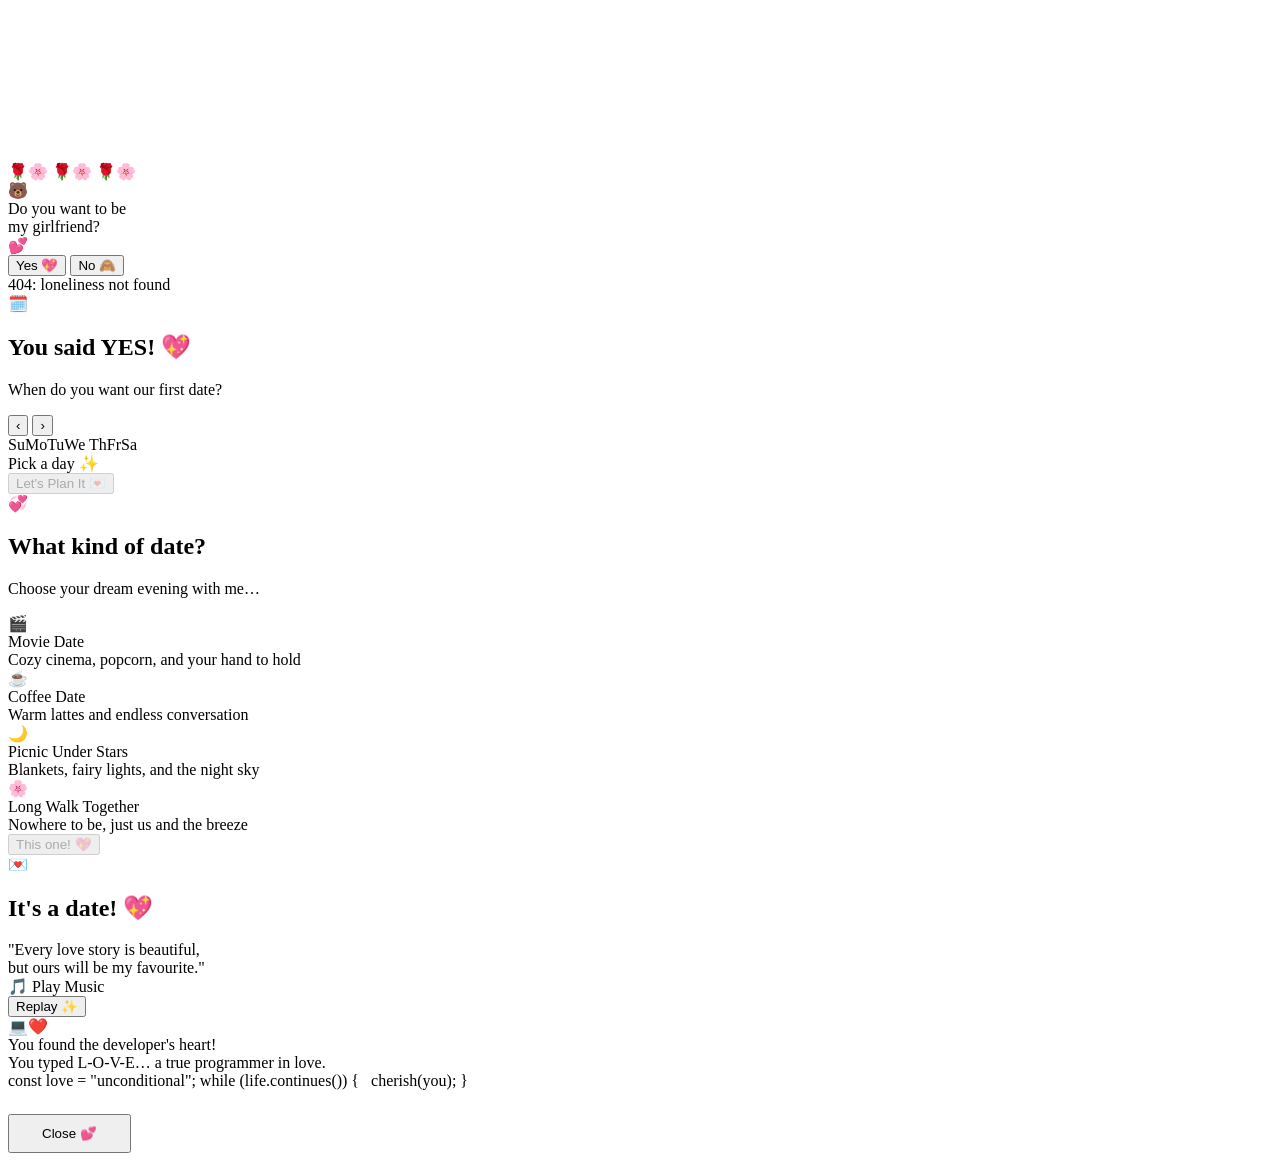
==== index.html @ bd8770ea "Add files via upload" ====
<!DOCTYPE html>
<html lang="en">
<head>
  <meta charset="UTF-8" />
  <meta name="viewport" content="width=device-width, initial-scale=1.0" />
  <title>💖 A Question For You…</title>
  <link rel="icon" href="data:image/svg+xml,<svg xmlns=%22http://www.w3.org/2000/svg%22 viewBox=%220 0 100 100%22><text y=%22.9em%22 font-size=%2290%22>💖</text></svg>" />
  <link rel="preconnect" href="https://fonts.googleapis.com" />
  <link rel="preconnect" href="https://fonts.gstatic.com" crossorigin />
  <link href="https://fonts.googleapis.com/css2?family=Playfair+Display:ital,wght@0,400;0,700;1,400&family=Lato:wght@300;400;700&display=swap" rel="stylesheet" />
  <link rel="stylesheet" href="css/style.css" />
</head>
<body>

  <!-- Ambient canvas for floating particles -->
  <canvas id="particleCanvas"></canvas>

  <!-- ─── SCREEN 1: Landing ─────────────────────────────── -->
  <section id="screen-landing" class="screen active">
    <div class="roses-border">
      <span class="rose r1">🌹</span><span class="rose r2">🌸</span>
      <span class="rose r3">🌹</span><span class="rose r4">🌸</span>
      <span class="rose r5">🌹</span><span class="rose r6">🌸</span>
    </div>

    <div class="landing-content">
      <div class="bear-wrap">
        <div class="bear-body">
          <div class="bear-face">🐻</div>
          <div class="bear-sign">
            <span class="sign-text">Do you want to be<br/>my girlfriend?</span>
            <div class="sign-hearts">💕</div>
          </div>
        </div>
        <div class="bear-shadow"></div>
      </div>

      <div class="btn-group" id="btnGroup">
        <button class="btn btn-yes" id="btnYes" onclick="handleYes()">
          <span>Yes 💖</span>
        </button>
        <button class="btn btn-no" id="btnNo">
          <span>No 🙈</span>
        </button>
      </div>

      <div class="tooltip-hint" id="tooltipHint">404: loneliness not found</div>
    </div>
  </section>

  <!-- ─── SCREEN 2: Calendar ────────────────────────────── -->
  <section id="screen-calendar" class="screen">
    <div class="screen-inner">
      <div class="screen-header">
        <div class="step-emoji">🗓️</div>
        <h2 class="screen-title">You said <span class="highlight">YES!</span> 💖</h2>
        <p class="screen-sub">When do you want our first date?</p>
      </div>

      <div class="calendar-glass">
        <div class="cal-nav">
          <button class="cal-arrow" id="calPrev">‹</button>
          <span class="cal-month-label" id="calMonthLabel"></span>
          <button class="cal-arrow" id="calNext">›</button>
        </div>
        <div class="cal-weekdays">
          <span>Su</span><span>Mo</span><span>Tu</span><span>We</span>
          <span>Th</span><span>Fr</span><span>Sa</span>
        </div>
        <div class="cal-grid" id="calGrid"></div>
        <div class="cal-selected-label" id="calSelectedLabel">Pick a day ✨</div>
      </div>

      <button class="btn btn-yes btn-continue" id="btnDateConfirm" onclick="goToDateType()" disabled>
        Let's Plan It 💌
      </button>
    </div>
  </section>

  <!-- ─── SCREEN 3: Date Type ───────────────────────────── -->
  <section id="screen-datetype" class="screen">
    <div class="screen-inner">
      <div class="screen-header">
        <div class="step-emoji">💞</div>
        <h2 class="screen-title">What kind of date?</h2>
        <p class="screen-sub">Choose your dream evening with me…</p>
      </div>

      <div class="date-cards">
        <div class="date-card" data-type="movie" onclick="selectDateType(this)">
          <div class="card-emoji">🎬</div>
          <div class="card-title">Movie Date</div>
          <div class="card-desc">Cozy cinema, popcorn, and your hand to hold</div>
          <div class="card-glow"></div>
        </div>
        <div class="date-card" data-type="coffee" onclick="selectDateType(this)">
          <div class="card-emoji">☕</div>
          <div class="card-title">Coffee Date</div>
          <div class="card-desc">Warm lattes and endless conversation</div>
          <div class="card-glow"></div>
        </div>
        <div class="date-card" data-type="picnic" onclick="selectDateType(this)">
          <div class="card-emoji">🌙</div>
          <div class="card-title">Picnic Under Stars</div>
          <div class="card-desc">Blankets, fairy lights, and the night sky</div>
          <div class="card-glow"></div>
        </div>
        <div class="date-card" data-type="walk" onclick="selectDateType(this)">
          <div class="card-emoji">🌸</div>
          <div class="card-title">Long Walk Together</div>
          <div class="card-desc">Nowhere to be, just us and the breeze</div>
          <div class="card-glow"></div>
        </div>
      </div>

      <button class="btn btn-yes btn-continue" id="btnTypeConfirm" onclick="goToFinal()" disabled>
        This one! 💖
      </button>
    </div>
  </section>

  <!-- ─── SCREEN 4: Final ───────────────────────────────── -->
  <section id="screen-final" class="screen">
    <div class="final-inner">
      <div class="final-burst" id="finalBurst"></div>

      <div class="final-card">
        <div class="final-ribbon">💌</div>
        <h2 class="final-title">It's a date! 💖</h2>
        <p class="final-msg" id="finalMsg"></p>

        <div class="final-details" id="finalDetails"></div>

        <div class="final-quote">
          "Every love story is beautiful,<br/>but ours will be my favourite."
        </div>

        <div class="music-toggle" id="musicToggle" onclick="toggleMusic()">
          🎵 Play Music
        </div>

        <button class="btn btn-yes btn-replay" onclick="replay()">
          Replay ✨
        </button>
      </div>

      <div class="floating-final-hearts" id="floatingFinalHearts"></div>
    </div>
  </section>

  <!-- ─── EASTER EGG OVERLAY ────────────────────────────── -->
  <div class="easter-toast" id="easterToast"></div>

  <!-- Secret key sequence display -->
  <div class="secret-overlay" id="secretOverlay">
    <div class="secret-card">
      <div class="secret-emoji">💻❤️</div>
      <div class="secret-title">You found the developer's heart!</div>
      <div class="secret-sub">You typed L-O-V-E… a true programmer in love.</div>
      <div class="secret-code">
        <span class="code-line"><span class="code-kw">const</span> love = <span class="code-str">"unconditional"</span>;</span>
        <span class="code-line"><span class="code-kw">while</span> (life.continues()) {</span>
        <span class="code-line">&nbsp;&nbsp;cherish(you);</span>
        <span class="code-line">}</span>
      </div>
      <button class="btn btn-yes" onclick="closeSecret()" style="margin-top:1.5rem;padding:.6rem 2rem">Close 💕</button>
    </div>
  </div>

  <!-- Background audio (silent by default) -->
  <audio id="bgMusic" loop>
    <!-- No external URL needed — music is optional/toggled -->
  </audio>

  <script src="js/app.js"></script>
</body>
</html>
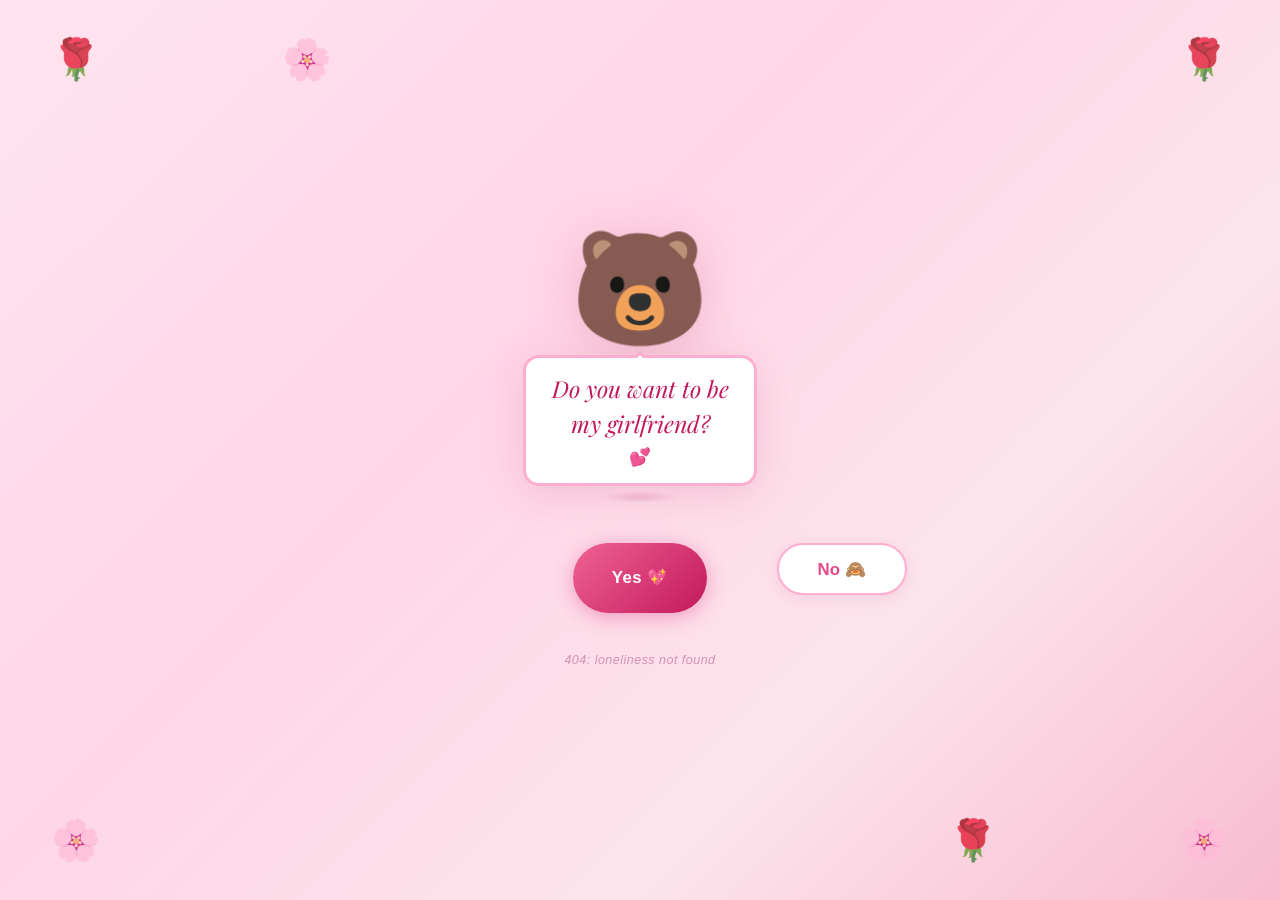
==== commit e712c416: "Update index.html" ====
--- a/index.html
+++ b/index.html
@@ -168,7 +168,7 @@
   </div>
 
   <!-- Background audio (silent by default) -->
-  <audio id="bgMusic" loop>
+  <audio id="bgMusic" src="assets/music.mp3" loop>
     <!-- No external URL needed — music is optional/toggled -->
   </audio>
 
--- a/css/style.css
+++ b/css/style.css
@@ -0,0 +1,645 @@
+/* ─── TOKENS ──────────────────────────────────────────── */
+:root {
+  --pink-0: #fff0f5;
+  --pink-1: #ffd6e7;
+  --pink-2: #ffadd0;
+  --pink-3: #ff85b8;
+  --pink-4: #e8498a;
+  --pink-5: #c2185b;
+  --rose:   #f06292;
+  --cream:  #fff8fb;
+  --glass:  rgba(255,255,255,0.18);
+  --glass-border: rgba(255,255,255,0.4);
+  --shadow: 0 8px 40px rgba(200,70,120,0.18);
+  --shadow-deep: 0 20px 60px rgba(200,70,120,0.28);
+  --font-display: 'Playfair Display', serif;
+  --font-body: 'Lato', sans-serif;
+  --transition: cubic-bezier(0.34, 1.56, 0.64, 1);
+}
+
+/* ─── RESET & BASE ─────────────────────────────────────── */
+*, *::before, *::after { box-sizing: border-box; margin: 0; padding: 0; }
+
+html, body {
+  width: 100%; height: 100%;
+  overflow: hidden;
+  font-family: var(--font-body);
+  background: #fff0f5;
+  -webkit-font-smoothing: antialiased;
+}
+
+/* ─── PARTICLE CANVAS ──────────────────────────────────── */
+#particleCanvas {
+  position: fixed;
+  inset: 0;
+  pointer-events: none;
+  z-index: 0;
+}
+
+/* ─── SCREENS ──────────────────────────────────────────── */
+.screen {
+  position: fixed;
+  inset: 0;
+  display: flex;
+  align-items: center;
+  justify-content: center;
+  background: linear-gradient(135deg, #ffe4ef 0%, #ffd6e7 40%, #fce4ec 70%, #f8bbd0 100%);
+  opacity: 0;
+  pointer-events: none;
+  transition: opacity 0.6s ease;
+  z-index: 1;
+  overflow-y: auto;
+  overflow-x: hidden;
+}
+.screen.active {
+  opacity: 1;
+  pointer-events: all;
+}
+.screen.exit {
+  opacity: 0;
+  transform: scale(0.96);
+  transition: opacity 0.5s ease, transform 0.5s ease;
+}
+
+/* ─── SCREEN INNER WRAPPER ─────────────────────────────── */
+.screen-inner {
+  width: min(520px, 92vw);
+  padding: 2rem 1.5rem 3rem;
+  display: flex;
+  flex-direction: column;
+  align-items: center;
+  gap: 1.8rem;
+}
+
+/* ─── SCREEN HEADER ────────────────────────────────────── */
+.screen-header { text-align: center; }
+.step-emoji {
+  font-size: 3rem;
+  display: block;
+  margin-bottom: .5rem;
+  animation: bounce 2s ease-in-out infinite;
+}
+.screen-title {
+  font-family: var(--font-display);
+  font-size: clamp(1.7rem, 5vw, 2.4rem);
+  color: var(--pink-5);
+  line-height: 1.2;
+}
+.screen-title .highlight {
+  color: var(--rose);
+  font-style: italic;
+}
+.screen-sub {
+  margin-top: .5rem;
+  color: #ad5174;
+  font-size: 1.05rem;
+  font-weight: 300;
+}
+
+/* ─── LANDING ──────────────────────────────────────────── */
+.roses-border {
+  position: fixed;
+  inset: 0;
+  pointer-events: none;
+  z-index: 0;
+}
+.rose {
+  position: absolute;
+  font-size: clamp(1.5rem, 3.5vw, 2.5rem);
+  animation: floatRose 6s ease-in-out infinite;
+  opacity: .75;
+}
+.r1 { top:4%; left:4%;  animation-delay:0s;   }
+.r2 { top:4%; left:22%; animation-delay:0.8s; }
+.r3 { top:4%; right:4%; animation-delay:1.6s; }
+.r4 { bottom:4%; left:4%;  animation-delay:2.4s; }
+.r5 { bottom:4%; right:22%;animation-delay:3.2s; }
+.r6 { bottom:4%; right:4%; animation-delay:4s;   }
+
+@keyframes floatRose {
+  0%,100% { transform: translateY(0) rotate(0deg); }
+  50%      { transform: translateY(-14px) rotate(8deg); }
+}
+
+.landing-content {
+  position: relative;
+  z-index: 2;
+  display: flex;
+  flex-direction: column;
+  align-items: center;
+  gap: 2.5rem;
+  padding: 2rem 1rem;
+}
+
+/* ─── BEAR ─────────────────────────────────────────────── */
+.bear-wrap {
+  display: flex;
+  flex-direction: column;
+  align-items: center;
+  animation: bearEntrance 1s var(--transition) both;
+}
+@keyframes bearEntrance {
+  from { opacity: 0; transform: scale(0.5) translateY(40px); }
+  to   { opacity: 1; transform: scale(1) translateY(0); }
+}
+.bear-body {
+  display: flex;
+  flex-direction: column;
+  align-items: center;
+  gap: .6rem;
+  animation: bearFloat 3s ease-in-out infinite;
+}
+@keyframes bearFloat {
+  0%,100% { transform: translateY(0); }
+  50%      { transform: translateY(-12px); }
+}
+.bear-face {
+  font-size: clamp(4rem, 12vw, 7rem);
+  filter: drop-shadow(0 8px 24px rgba(200,70,120,0.25));
+  line-height: 1;
+}
+.bear-sign {
+  background: white;
+  border: 3px solid var(--pink-2);
+  border-radius: 16px;
+  padding: .9rem 1.6rem;
+  text-align: center;
+  box-shadow: var(--shadow);
+  position: relative;
+  max-width: min(340px, 88vw);
+}
+.bear-sign::before {
+  content: '';
+  position: absolute;
+  top: -14px; left: 50%;
+  transform: translateX(-50%);
+  border: 7px solid transparent;
+  border-bottom-color: var(--pink-2);
+}
+.bear-sign::after {
+  content: '';
+  position: absolute;
+  top: -9px; left: 50%;
+  transform: translateX(-50%);
+  border: 6px solid transparent;
+  border-bottom-color: white;
+}
+.sign-text {
+  font-family: var(--font-display);
+  font-size: clamp(1.1rem, 3.5vw, 1.45rem);
+  color: var(--pink-5);
+  font-style: italic;
+  line-height: 1.5;
+}
+.sign-hearts {
+  margin-top: .35rem;
+  font-size: 1.1rem;
+  animation: pulse 1.4s ease-in-out infinite;
+}
+@keyframes pulse {
+  0%,100% { transform: scale(1); }
+  50%      { transform: scale(1.25); }
+}
+.bear-shadow {
+  width: 80px; height: 12px;
+  background: radial-gradient(ellipse, rgba(200,80,120,.22), transparent 70%);
+  border-radius: 50%;
+  margin-top: .3rem;
+  animation: shadowPulse 3s ease-in-out infinite;
+}
+@keyframes shadowPulse {
+  0%,100% { transform: scaleX(1); opacity:.8; }
+  50%      { transform: scaleX(.7); opacity:.4; }
+}
+
+/* ─── BUTTONS ──────────────────────────────────────────── */
+.btn-group {
+  display: flex;
+  gap: 1.2rem;
+  flex-wrap: wrap;
+  justify-content: center;
+  position: relative;
+  width: 100%;
+  min-height: 70px;
+}
+.btn {
+  border: none;
+  cursor: pointer;
+  font-family: var(--font-body);
+  font-size: 1.05rem;
+  font-weight: 700;
+  border-radius: 50px;
+  padding: .85rem 2.4rem;
+  transition: transform 0.2s var(--transition), box-shadow 0.2s ease;
+  user-select: none;
+  letter-spacing: .02em;
+}
+.btn-yes {
+  background: linear-gradient(135deg, var(--rose) 0%, var(--pink-5) 100%);
+  color: white;
+  box-shadow: 0 4px 20px rgba(224,72,137,0.45);
+  animation: btnEntrance .9s .5s var(--transition) both;
+}
+.btn-yes:hover {
+  transform: scale(1.08) translateY(-2px);
+  box-shadow: 0 8px 32px rgba(224,72,137,0.55);
+}
+.btn-yes:active { transform: scale(0.97); }
+
+.btn-no {
+  background: white;
+  color: var(--pink-4);
+  border: 2px solid var(--pink-2);
+  box-shadow: 0 4px 14px rgba(200,100,140,.15);
+  position: absolute;
+  transition: none; /* let JS handle movement */
+  animation: btnEntrance .9s .7s var(--transition) both;
+}
+@keyframes btnEntrance {
+  from { opacity:0; transform: scale(0.6) translateY(20px); }
+  to   { opacity:1; transform: scale(1) translateY(0); }
+}
+
+.btn-continue {
+  width: 100%;
+  max-width: 300px;
+  font-size: 1.1rem;
+  padding: 1rem 2rem;
+}
+.btn-continue:disabled {
+  opacity: .45;
+  cursor: not-allowed;
+  transform: none !important;
+}
+
+.btn-replay {
+  margin-top: .5rem;
+  background: linear-gradient(135deg, #f48fb1, var(--pink-4));
+}
+
+/* ─── TOOLTIP HINT ─────────────────────────────────────── */
+.tooltip-hint {
+  font-size: .78rem;
+  color: #c47099;
+  letter-spacing: .04em;
+  opacity: 0;
+  animation: fadeInHint 1s 2.5s forwards;
+  font-style: italic;
+}
+@keyframes fadeInHint { to { opacity: .7; } }
+
+/* ─── CALENDAR ─────────────────────────────────────────── */
+.calendar-glass {
+  background: var(--glass);
+  backdrop-filter: blur(18px);
+  -webkit-backdrop-filter: blur(18px);
+  border: 1.5px solid var(--glass-border);
+  border-radius: 24px;
+  padding: 1.5rem;
+  box-shadow: var(--shadow-deep);
+  width: 100%;
+  max-width: 380px;
+}
+.cal-nav {
+  display: flex;
+  align-items: center;
+  justify-content: space-between;
+  margin-bottom: 1rem;
+}
+.cal-arrow {
+  background: none;
+  border: 1.5px solid var(--pink-2);
+  color: var(--pink-4);
+  width: 36px; height: 36px;
+  border-radius: 50%;
+  cursor: pointer;
+  font-size: 1.3rem;
+  display: flex; align-items: center; justify-content: center;
+  transition: background .2s, transform .15s;
+}
+.cal-arrow:hover { background: var(--pink-1); transform: scale(1.1); }
+.cal-month-label {
+  font-family: var(--font-display);
+  font-size: 1.15rem;
+  color: var(--pink-5);
+  font-weight: 700;
+}
+.cal-weekdays {
+  display: grid;
+  grid-template-columns: repeat(7, 1fr);
+  text-align: center;
+  font-size: .75rem;
+  font-weight: 700;
+  color: var(--rose);
+  letter-spacing: .06em;
+  margin-bottom: .5rem;
+}
+.cal-grid {
+  display: grid;
+  grid-template-columns: repeat(7, 1fr);
+  gap: 3px;
+}
+.cal-day {
+  aspect-ratio: 1;
+  display: flex; align-items: center; justify-content: center;
+  border-radius: 50%;
+  font-size: .9rem;
+  cursor: pointer;
+  color: #7b3a5a;
+  transition: background .15s, transform .15s, color .15s;
+  font-weight: 400;
+}
+.cal-day:hover { background: var(--pink-1); transform: scale(1.15); }
+.cal-day.selected {
+  background: linear-gradient(135deg, var(--rose), var(--pink-5));
+  color: white;
+  font-weight: 700;
+  box-shadow: 0 4px 14px rgba(200,70,120,.4);
+  transform: scale(1.18);
+}
+.cal-day.today {
+  border: 2px solid var(--rose);
+}
+.cal-day.past { opacity: .3; pointer-events: none; }
+.cal-day.empty { pointer-events: none; }
+.cal-selected-label {
+  text-align: center;
+  margin-top: 1rem;
+  color: var(--pink-4);
+  font-family: var(--font-display);
+  font-style: italic;
+  font-size: 1rem;
+  min-height: 1.5rem;
+}
+
+/* ─── DATE TYPE CARDS ──────────────────────────────────── */
+.date-cards {
+  display: grid;
+  grid-template-columns: repeat(2, 1fr);
+  gap: 1rem;
+  width: 100%;
+  max-width: 480px;
+}
+.date-card {
+  background: var(--glass);
+  backdrop-filter: blur(16px);
+  -webkit-backdrop-filter: blur(16px);
+  border: 1.5px solid var(--glass-border);
+  border-radius: 20px;
+  padding: 1.2rem 1rem 1.4rem;
+  text-align: center;
+  cursor: pointer;
+  position: relative;
+  overflow: hidden;
+  transition: transform .2s var(--transition), border-color .2s, box-shadow .2s;
+  box-shadow: 0 4px 20px rgba(200,70,120,.1);
+}
+.date-card:hover {
+  transform: translateY(-4px) scale(1.03);
+  border-color: var(--rose);
+  box-shadow: var(--shadow);
+}
+.date-card.chosen {
+  border-color: var(--pink-4);
+  background: rgba(255,133,184,0.22);
+  box-shadow: 0 0 0 3px rgba(224,72,137,.3), var(--shadow-deep);
+  transform: scale(1.05);
+}
+.card-emoji {
+  font-size: 2.2rem;
+  margin-bottom: .5rem;
+  display: block;
+}
+.card-title {
+  font-family: var(--font-display);
+  font-size: .95rem;
+  color: var(--pink-5);
+  font-weight: 700;
+  margin-bottom: .3rem;
+}
+.card-desc {
+  font-size: .75rem;
+  color: #ad5174;
+  line-height: 1.4;
+  font-weight: 300;
+}
+.card-glow {
+  position: absolute;
+  inset: 0;
+  border-radius: 20px;
+  opacity: 0;
+  background: radial-gradient(circle at 50% 50%, rgba(240,98,146,.25), transparent 70%);
+  transition: opacity .3s;
+  pointer-events: none;
+}
+.date-card.chosen .card-glow { opacity: 1; }
+
+/* ─── FINAL SCREEN ─────────────────────────────────────── */
+.final-inner {
+  display: flex;
+  flex-direction: column;
+  align-items: center;
+  justify-content: center;
+  min-height: 100vh;
+  padding: 2rem 1rem;
+  position: relative;
+  z-index: 2;
+}
+.final-card {
+  background: rgba(255,255,255,0.6);
+  backdrop-filter: blur(24px);
+  -webkit-backdrop-filter: blur(24px);
+  border: 2px solid rgba(255,255,255,0.7);
+  border-radius: 28px;
+  padding: 2.5rem 2rem 2rem;
+  text-align: center;
+  box-shadow: var(--shadow-deep);
+  max-width: min(480px, 92vw);
+  width: 100%;
+  position: relative;
+  z-index: 3;
+  animation: cardPop 0.8s var(--transition) both;
+}
+@keyframes cardPop {
+  from { opacity:0; transform: scale(0.7) translateY(30px); }
+  to   { opacity:1; transform: scale(1) translateY(0); }
+}
+.final-ribbon {
+  font-size: 2.8rem;
+  animation: ribbonSpin 3s linear infinite;
+  display: block;
+  margin-bottom: .5rem;
+}
+@keyframes ribbonSpin {
+  0%,100% { transform: rotate(-8deg) scale(1); }
+  50%      { transform: rotate(8deg) scale(1.1); }
+}
+.final-title {
+  font-family: var(--font-display);
+  font-size: clamp(1.8rem, 6vw, 2.8rem);
+  color: var(--pink-5);
+  font-style: italic;
+  margin-bottom: 1rem;
+}
+.final-msg {
+  color: var(--pink-4);
+  font-size: 1.05rem;
+  line-height: 1.6;
+  font-weight: 300;
+}
+.final-details {
+  margin: 1.2rem 0;
+  padding: 1rem 1.5rem;
+  background: rgba(255,182,210,.2);
+  border-radius: 14px;
+  border: 1px solid var(--pink-1);
+  font-size: .95rem;
+  color: var(--pink-5);
+  font-family: var(--font-display);
+  font-style: italic;
+}
+.final-quote {
+  margin: 1.2rem 0 1.5rem;
+  font-size: .88rem;
+  color: #ad5174;
+  font-style: italic;
+  line-height: 1.7;
+  font-weight: 300;
+}
+.music-toggle {
+  display: inline-block;
+  cursor: pointer;
+  padding: .45rem 1.2rem;
+  border: 1.5px solid var(--pink-2);
+  border-radius: 50px;
+  font-size: .82rem;
+  color: var(--pink-4);
+  margin-bottom: 1rem;
+  transition: background .2s, transform .15s;
+  user-select: none;
+}
+.music-toggle:hover { background: var(--pink-1); transform: scale(1.05); }
+
+.final-burst {
+  position: fixed;
+  inset: 0;
+  pointer-events: none;
+  z-index: 2;
+  overflow: hidden;
+}
+
+.floating-final-hearts {
+  position: fixed;
+  inset: 0;
+  pointer-events: none;
+  z-index: 1;
+  overflow: hidden;
+}
+
+/* ─── EASTER EGG TOAST ─────────────────────────────────── */
+.easter-toast {
+  position: fixed;
+  bottom: 1.5rem;
+  left: 50%;
+  transform: translateX(-50%) translateY(80px);
+  background: rgba(255,255,255,0.92);
+  backdrop-filter: blur(12px);
+  border: 1.5px solid var(--pink-2);
+  border-radius: 50px;
+  padding: .7rem 1.6rem;
+  font-size: .88rem;
+  color: var(--pink-5);
+  font-family: var(--font-display);
+  font-style: italic;
+  box-shadow: var(--shadow);
+  z-index: 1000;
+  transition: transform .4s var(--transition), opacity .4s;
+  white-space: nowrap;
+  opacity: 0;
+  pointer-events: none;
+}
+.easter-toast.show {
+  transform: translateX(-50%) translateY(0);
+  opacity: 1;
+}
+
+/* ─── SECRET OVERLAY ───────────────────────────────────── */
+.secret-overlay {
+  position: fixed;
+  inset: 0;
+  background: rgba(60,0,30,.65);
+  backdrop-filter: blur(6px);
+  z-index: 9999;
+  display: flex; align-items: center; justify-content: center;
+  opacity: 0;
+  pointer-events: none;
+  transition: opacity .4s;
+}
+.secret-overlay.open {
+  opacity: 1;
+  pointer-events: all;
+}
+.secret-card {
+  background: #1a0010;
+  border: 2px solid var(--pink-3);
+  border-radius: 24px;
+  padding: 2.5rem 2rem;
+  text-align: center;
+  max-width: min(400px, 90vw);
+  box-shadow: 0 0 60px rgba(240,98,146,.4);
+}
+.secret-emoji { font-size: 3rem; margin-bottom: .8rem; }
+.secret-title {
+  font-family: var(--font-display);
+  font-size: 1.4rem;
+  color: var(--pink-2);
+  margin-bottom: .5rem;
+}
+.secret-sub { color: #e8a0c0; font-size: .9rem; margin-bottom: 1.2rem; }
+.secret-code {
+  background: #0d0008;
+  border-radius: 12px;
+  padding: 1rem 1.2rem;
+  text-align: left;
+  font-family: 'Courier New', monospace;
+  font-size: .82rem;
+  display: flex;
+  flex-direction: column;
+  gap: .25rem;
+}
+.code-line { display: block; color: #e8a0c0; }
+.code-kw { color: #ff79c6; }
+.code-str { color: #f1fa8c; }
+
+/* ─── ANIMATIONS ───────────────────────────────────────── */
+@keyframes bounce {
+  0%,100% { transform: translateY(0); }
+  50%      { transform: translateY(-6px); }
+}
+@keyframes heartPop {
+  0%   { transform: scale(0) translateY(0); opacity: 1; }
+  80%  { transform: scale(1.2) translateY(-80px); opacity: .7; }
+  100% { transform: scale(0.8) translateY(-120px); opacity: 0; }
+}
+@keyframes floatUp {
+  0%   { transform: translateX(0) translateY(0) rotate(0deg); opacity: .9; }
+  100% { transform: translateX(var(--dx,20px)) translateY(-110vh) rotate(var(--rot,360deg)); opacity: 0; }
+}
+
+/* ─── RESPONSIVE ───────────────────────────────────────── */
+@media (max-width: 480px) {
+  .date-cards { grid-template-columns: 1fr 1fr; gap: .7rem; }
+  .card-emoji { font-size: 1.8rem; }
+  .card-title { font-size: .85rem; }
+  .card-desc  { font-size: .7rem; }
+  .final-card { padding: 1.8rem 1.2rem 1.5rem; }
+  .bear-sign  { padding: .7rem 1.1rem; }
+  .btn-yes, .btn-no { padding: .75rem 1.8rem; }
+}
+
+@media (prefers-reduced-motion: reduce) {
+  *, *::before, *::after {
+    animation-duration: .01ms !important;
+    transition-duration: .01ms !important;
+  }
+}
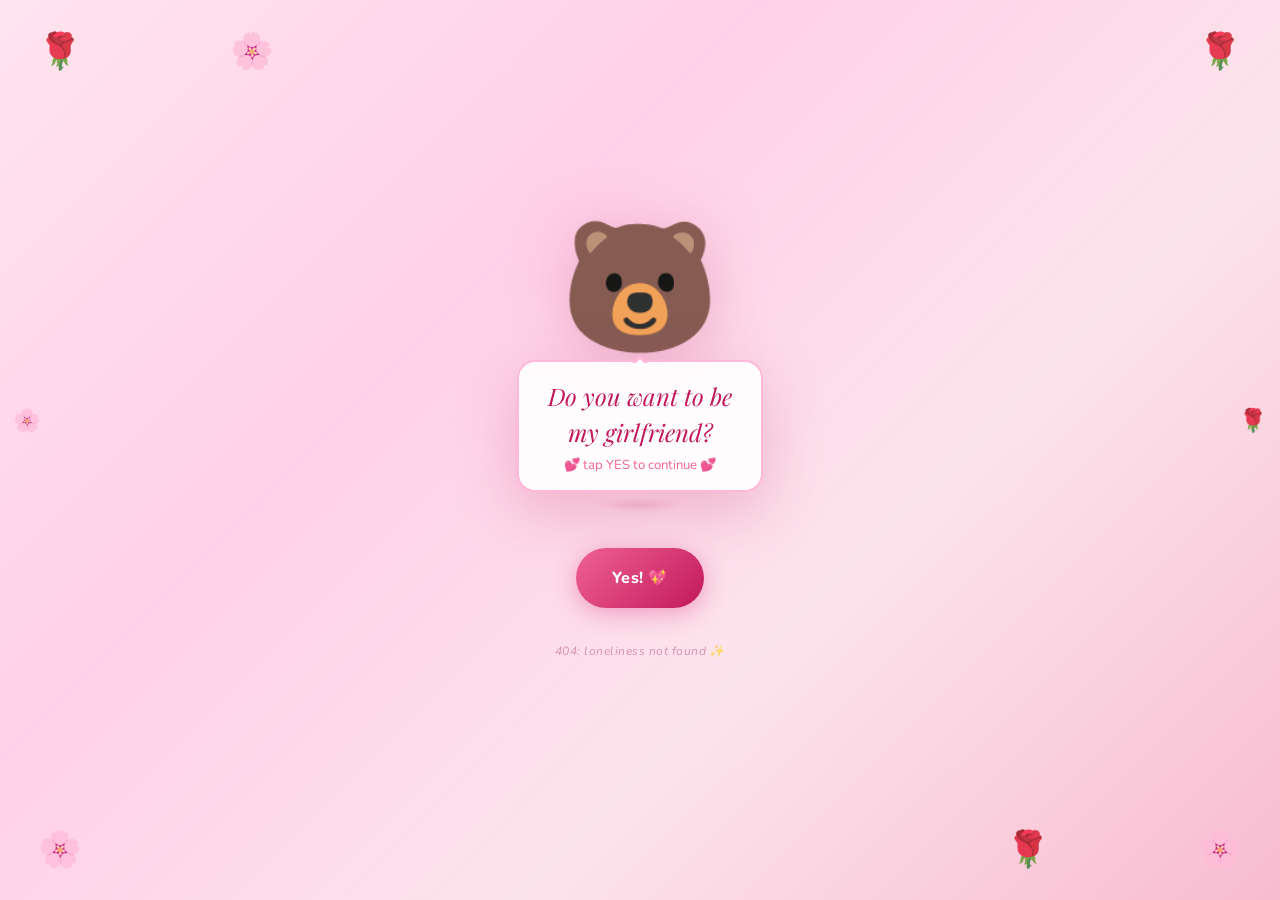
==== commit bc86184a: "Rename index-1.html to index.html" ====
--- a/index.html
+++ b/index.html
@@ -1,177 +1,796 @@
 <!DOCTYPE html>
 <html lang="en">
 <head>
-  <meta charset="UTF-8" />
-  <meta name="viewport" content="width=device-width, initial-scale=1.0" />
-  <title>💖 A Question For You…</title>
-  <link rel="icon" href="data:image/svg+xml,<svg xmlns=%22http://www.w3.org/2000/svg%22 viewBox=%220 0 100 100%22><text y=%22.9em%22 font-size=%2290%22>💖</text></svg>" />
-  <link rel="preconnect" href="https://fonts.googleapis.com" />
-  <link rel="preconnect" href="https://fonts.gstatic.com" crossorigin />
-  <link href="https://fonts.googleapis.com/css2?family=Playfair+Display:ital,wght@0,400;0,700;1,400&family=Lato:wght@300;400;700&display=swap" rel="stylesheet" />
-  <link rel="stylesheet" href="css/style.css" />
+<meta charset="UTF-8"/>
+<meta name="viewport" content="width=device-width, initial-scale=1.0"/>
+<title>💖 I Have a Question For You…</title>
+<link rel="icon" href="data:image/svg+xml,<svg xmlns='http://www.w3.org/2000/svg' viewBox='0 0 100 100'><text y='.9em' font-size='90'>💖</text></svg>"/>
+<link href="https://fonts.googleapis.com/css2?family=Playfair+Display:ital,wght@0,400;0,700;1,400;1,700&family=Nunito:wght@300;400;600;700;800&display=swap" rel="stylesheet"/>
+<style>
+/* ── TOKENS ─────────────────────────────────── */
+:root{
+  --p0:#fff0f6;--p1:#ffe0ef;--p2:#ffb8d9;--p3:#ff85be;
+  --p4:#e8488a;--p5:#c2185b;--rose:#f06292;--cream:#fffafc;
+  --glass:rgba(255,255,255,0.22);--gb:rgba(255,255,255,0.5);
+  --sh:0 8px 40px rgba(200,70,120,0.18);
+  --shd:0 20px 60px rgba(200,70,120,0.28);
+  --fd:'Playfair Display',serif;--fb:'Nunito',sans-serif;
+  --spring:cubic-bezier(0.34,1.56,0.64,1);
+}
+
+/* ── RESET ──────────────────────────────────── */
+*,*::before,*::after{box-sizing:border-box;margin:0;padding:0}
+html,body{width:100%;height:100%;overflow:hidden;font-family:var(--fb);background:var(--p0);-webkit-font-smoothing:antialiased}
+
+/* ── CANVAS ─────────────────────────────────── */
+#cv{position:fixed;inset:0;pointer-events:none;z-index:0}
+
+/* ── SCREENS ────────────────────────────────── */
+.screen{
+  position:fixed;inset:0;
+  display:flex;align-items:center;justify-content:center;
+  background:linear-gradient(135deg,#ffe4ef 0%,#ffd0e8 35%,#fce4ec 65%,#f8bbd0 100%);
+  opacity:0;pointer-events:none;
+  transition:opacity .55s ease,transform .55s ease;
+  z-index:1;overflow-y:auto;overflow-x:hidden;
+}
+.screen.active{opacity:1;pointer-events:all}
+.screen.out{opacity:0;transform:scale(.97) translateY(8px)}
+
+/* ── FLOATING DECO ROSES ────────────────────── */
+.rose-deco{position:fixed;font-size:clamp(1.4rem,3vw,2.2rem);pointer-events:none;z-index:2;animation:roseFloat 5s ease-in-out infinite;opacity:.8}
+.rd1{top:3%;left:3%;animation-delay:0s}
+.rd2{top:3%;left:18%;animation-delay:.7s}
+.rd3{top:3%;right:3%;animation-delay:1.4s}
+.rd4{bottom:3%;left:3%;animation-delay:2.1s}
+.rd5{bottom:3%;right:18%;animation-delay:2.8s}
+.rd6{bottom:3%;right:3%;animation-delay:3.5s}
+.rd7{top:45%;left:1%;animation-delay:1s;font-size:1.4rem}
+.rd8{top:45%;right:1%;animation-delay:2s;font-size:1.4rem}
+@keyframes roseFloat{0%,100%{transform:translateY(0)rotate(0deg)}50%{transform:translateY(-14px)rotate(10deg)}}
+
+/* ── LANDING CONTENT ────────────────────────── */
+.land-wrap{
+  position:relative;z-index:3;
+  display:flex;flex-direction:column;align-items:center;gap:2.2rem;
+  padding:2rem 1rem 3rem;
+  animation:wrapIn .8s var(--spring) both;
+}
+@keyframes wrapIn{from{opacity:0;transform:translateY(30px)}to{opacity:1;transform:translateY(0)}}
+
+/* ── BEAR ───────────────────────────────────── */
+.bear-outer{display:flex;flex-direction:column;align-items:center;gap:.4rem}
+.bear-emoji{
+  font-size:clamp(5rem,13vw,8rem);
+  filter:drop-shadow(0 10px 30px rgba(200,70,120,.3));
+  animation:bearFloat 3.5s ease-in-out infinite;
+  display:block;line-height:1;
+  cursor:default;
+}
+@keyframes bearFloat{0%,100%{transform:translateY(0)}50%{transform:translateY(-14px)}}
+
+.sign-box{
+  background:rgba(255,255,255,.92);
+  border:2.5px solid var(--p2);
+  border-radius:18px;
+  padding:1rem 1.8rem;
+  text-align:center;
+  box-shadow:var(--shd);
+  position:relative;
+  max-width:min(360px,88vw);
+  animation:signIn .9s .2s var(--spring) both;
+}
+@keyframes signIn{from{opacity:0;transform:scale(.6)}to{opacity:1;transform:scale(1)}}
+.sign-box::before{
+  content:'';position:absolute;top:-15px;left:50%;transform:translateX(-50%);
+  border:8px solid transparent;border-bottom-color:var(--p2);
+}
+.sign-box::after{
+  content:'';position:absolute;top:-10px;left:50%;transform:translateX(-50%);
+  border:7px solid transparent;border-bottom-color:rgba(255,255,255,.92);
+}
+.sign-text{
+  font-family:var(--fd);font-size:clamp(1.1rem,3.5vw,1.5rem);
+  color:var(--p5);font-style:italic;line-height:1.5;
+}
+.sign-sub{margin-top:.4rem;font-size:.82rem;color:var(--rose);animation:pulse 1.5s ease-in-out infinite}
+@keyframes pulse{0%,100%{transform:scale(1)}50%{transform:scale(1.2)}}
+
+.bear-shadow{width:90px;height:14px;background:radial-gradient(ellipse,rgba(200,80,120,.2),transparent 70%);border-radius:50%;animation:shPulse 3.5s ease-in-out infinite}
+@keyframes shPulse{0%,100%{transform:scaleX(1);opacity:.8}50%{transform:scaleX(.65);opacity:.35}}
+
+/* ── BUTTONS ────────────────────────────────── */
+.btn-row{
+  display:flex;gap:1.4rem;flex-wrap:wrap;
+  justify-content:center;
+  position:relative;min-height:60px;width:min(320px,88vw);
+}
+.btn{
+  border:none;cursor:pointer;font-family:var(--fb);
+  font-size:1rem;font-weight:800;border-radius:50px;
+  padding:.85rem 2.2rem;
+  transition:transform .18s var(--spring),box-shadow .18s;
+  user-select:none;letter-spacing:.03em;
+}
+.btn-yes{
+  background:linear-gradient(135deg,var(--rose),var(--p5));
+  color:#fff;box-shadow:0 5px 24px rgba(224,72,137,.45);
+  animation:btnIn .7s .6s var(--spring) both;
+}
+.btn-yes:hover{transform:scale(1.1) translateY(-2px);box-shadow:0 10px 36px rgba(224,72,137,.55)}
+.btn-yes:active{transform:scale(.96)}
+.btn-yes:disabled{opacity:.45;cursor:not-allowed;transform:none!important}
+
+.btn-no{
+  background:#fff;color:var(--p4);
+  border:2px solid var(--p2);
+  box-shadow:0 4px 14px rgba(200,100,140,.15);
+  position:fixed;transition:none;
+  animation:btnIn .7s .8s var(--spring) both;
+  z-index:999;
+}
+@keyframes btnIn{from{opacity:0;transform:scale(.5)}to{opacity:1;transform:scale(1)}}
+
+/* ── HINT ───────────────────────────────────── */
+.hint-text{font-size:.75rem;color:#c47099;font-style:italic;opacity:0;animation:fadeHint 1s 3s forwards;letter-spacing:.04em}
+@keyframes fadeHint{to{opacity:.7}}
+
+/* ── SCREEN INNER ───────────────────────────── */
+.s-inner{
+  width:min(520px,92vw);
+  padding:2rem 1.5rem 3rem;
+  display:flex;flex-direction:column;align-items:center;gap:1.8rem;
+  position:relative;z-index:3;
+}
+.s-head{text-align:center}
+.s-icon{font-size:3rem;display:block;margin-bottom:.5rem;animation:bounce 2s ease-in-out infinite}
+@keyframes bounce{0%,100%{transform:translateY(0)}50%{transform:translateY(-7px)}}
+.s-title{font-family:var(--fd);font-size:clamp(1.6rem,5vw,2.3rem);color:var(--p5);line-height:1.2}
+.s-title .hi{color:var(--rose);font-style:italic}
+.s-sub{margin-top:.5rem;color:#ad5174;font-size:1rem;font-weight:300}
+
+/* ── CALENDAR ───────────────────────────────── */
+.cal-card{
+  background:var(--glass);
+  backdrop-filter:blur(20px);-webkit-backdrop-filter:blur(20px);
+  border:1.5px solid var(--gb);border-radius:24px;
+  padding:1.5rem;box-shadow:var(--shd);
+  width:100%;max-width:380px;
+}
+.cal-nav{display:flex;align-items:center;justify-content:space-between;margin-bottom:1rem}
+.cal-arr{
+  background:none;border:1.5px solid var(--p2);color:var(--p4);
+  width:38px;height:38px;border-radius:50%;cursor:pointer;
+  font-size:1.3rem;display:flex;align-items:center;justify-content:center;
+  transition:background .2s,transform .15s;
+}
+.cal-arr:hover{background:var(--p1);transform:scale(1.1)}
+.cal-month{font-family:var(--fd);font-size:1.15rem;color:var(--p5);font-weight:700}
+.cal-wdays{display:grid;grid-template-columns:repeat(7,1fr);text-align:center;font-size:.72rem;font-weight:700;color:var(--rose);letter-spacing:.06em;margin-bottom:.5rem}
+.cal-grid{display:grid;grid-template-columns:repeat(7,1fr);gap:3px}
+.cday{
+  aspect-ratio:1;display:flex;align-items:center;justify-content:center;
+  border-radius:50%;font-size:.88rem;cursor:pointer;color:#7b3a5a;
+  transition:background .15s,transform .15s,color .15s;font-weight:400;
+}
+.cday:hover:not(.empty):not(.past){background:var(--p1);transform:scale(1.15)}
+.cday.sel{
+  background:linear-gradient(135deg,var(--rose),var(--p5));
+  color:#fff;font-weight:700;
+  box-shadow:0 4px 14px rgba(200,70,120,.4);
+  transform:scale(1.2)!important;
+}
+.cday.today{border:2px solid var(--rose)}
+.cday.past{opacity:.28;cursor:default;pointer-events:none}
+.cday.empty{pointer-events:none}
+.cal-lbl{text-align:center;margin-top:1rem;color:var(--p4);font-family:var(--fd);font-style:italic;font-size:.95rem;min-height:1.4rem}
+
+/* ── DATE CARDS ─────────────────────────────── */
+.dcards{display:grid;grid-template-columns:repeat(2,1fr);gap:1rem;width:100%;max-width:460px}
+.dcard{
+  background:var(--glass);
+  backdrop-filter:blur(16px);-webkit-backdrop-filter:blur(16px);
+  border:1.5px solid var(--gb);border-radius:20px;
+  padding:1.3rem 1rem 1.5rem;text-align:center;
+  cursor:pointer;position:relative;overflow:hidden;
+  transition:transform .2s var(--spring),border-color .2s,box-shadow .2s;
+  box-shadow:0 4px 18px rgba(200,70,120,.1);
+}
+.dcard:hover{transform:translateY(-5px) scale(1.04);border-color:var(--rose);box-shadow:var(--sh)}
+.dcard.pick{
+  border-color:var(--p4);
+  background:rgba(255,133,184,.2);
+  box-shadow:0 0 0 3px rgba(224,72,137,.3),var(--shd);
+  transform:scale(1.06)!important;
+}
+.dcard-em{font-size:2.3rem;margin-bottom:.5rem;display:block}
+.dcard-ttl{font-family:var(--fd);font-size:.93rem;color:var(--p5);font-weight:700;margin-bottom:.3rem}
+.dcard-desc{font-size:.72rem;color:#ad5174;line-height:1.45;font-weight:300}
+.dcard-glow{
+  position:absolute;inset:0;border-radius:20px;opacity:0;
+  background:radial-gradient(circle at 50% 50%,rgba(240,98,146,.25),transparent 70%);
+  transition:opacity .3s;pointer-events:none;
+}
+.dcard.pick .dcard-glow{opacity:1}
+
+/* ── FINAL ──────────────────────────────────── */
+.final-wrap{
+  display:flex;flex-direction:column;align-items:center;
+  justify-content:center;min-height:100vh;
+  padding:2rem 1rem;position:relative;z-index:3;
+}
+.final-card{
+  background:rgba(255,255,255,.65);
+  backdrop-filter:blur(28px);-webkit-backdrop-filter:blur(28px);
+  border:2px solid rgba(255,255,255,.75);
+  border-radius:28px;padding:2.5rem 2rem 2rem;
+  text-align:center;box-shadow:var(--shd);
+  max-width:min(480px,92vw);width:100%;
+  animation:cardPop .8s var(--spring) both;
+}
+@keyframes cardPop{from{opacity:0;transform:scale(.65) translateY(40px)}to{opacity:1;transform:scale(1) translateY(0)}}
+.final-rib{font-size:3rem;display:block;margin-bottom:.5rem;animation:ribSpin 2.5s ease-in-out infinite}
+@keyframes ribSpin{0%,100%{transform:rotate(-10deg) scale(1)}50%{transform:rotate(10deg) scale(1.15)}}
+.final-title{font-family:var(--fd);font-size:clamp(1.9rem,6vw,2.8rem);color:var(--p5);font-style:italic;margin-bottom:.8rem}
+.final-msg{color:var(--p4);font-size:1rem;line-height:1.7;font-weight:300}
+.final-det{
+  margin:1.2rem 0;padding:1rem 1.4rem;
+  background:rgba(255,182,210,.18);
+  border-radius:14px;border:1.5px solid var(--p1);
+  font-size:.95rem;color:var(--p5);
+  font-family:var(--fd);font-style:italic;line-height:1.7;
+}
+.final-quote{
+  margin:1rem 0 1.4rem;font-size:.85rem;
+  color:#ad5174;font-style:italic;line-height:1.7;font-weight:300;
+  border-top:1px solid var(--p1);padding-top:1rem;
+}
+.music-btn{
+  display:inline-block;cursor:pointer;
+  padding:.4rem 1.2rem;border:1.5px solid var(--p2);
+  border-radius:50px;font-size:.8rem;color:var(--p4);
+  margin-bottom:1rem;transition:background .2s,transform .15s;
+  user-select:none;font-family:var(--fb);font-weight:600;
+}
+.music-btn:hover{background:var(--p1);transform:scale(1.05)}
+.btn-replay{
+  background:linear-gradient(135deg,#f48fb1,var(--p4));
+  color:#fff;padding:.8rem 2.2rem;
+  box-shadow:0 4px 18px rgba(200,70,120,.35);
+}
+
+.fhearts{position:fixed;inset:0;pointer-events:none;z-index:1;overflow:hidden}
+
+/* ── TOAST ──────────────────────────────────── */
+.toast{
+  position:fixed;bottom:1.5rem;left:50%;
+  transform:translateX(-50%) translateY(80px);
+  background:rgba(255,255,255,.95);
+  backdrop-filter:blur(14px);
+  border:1.5px solid var(--p2);border-radius:50px;
+  padding:.7rem 1.8rem;font-size:.85rem;color:var(--p5);
+  font-family:var(--fd);font-style:italic;
+  box-shadow:var(--sh);z-index:10000;
+  transition:transform .4s var(--spring),opacity .4s;
+  white-space:nowrap;opacity:0;pointer-events:none;
+  max-width:90vw;text-align:center;
+}
+.toast.on{transform:translateX(-50%) translateY(0);opacity:1}
+
+/* ── SECRET OVERLAY ─────────────────────────── */
+.secret-ov{
+  position:fixed;inset:0;
+  background:rgba(40,0,20,.7);
+  backdrop-filter:blur(8px);
+  z-index:9999;display:flex;
+  align-items:center;justify-content:center;
+  opacity:0;pointer-events:none;transition:opacity .4s;
+}
+.secret-ov.open{opacity:1;pointer-events:all}
+.secret-card{
+  background:#15000d;
+  border:2px solid var(--p3);border-radius:24px;
+  padding:2.5rem 2rem;text-align:center;
+  max-width:min(420px,90vw);
+  box-shadow:0 0 80px rgba(240,98,146,.5);
+  animation:secretPop .5s var(--spring) both;
+}
+@keyframes secretPop{from{transform:scale(.7)}to{transform:scale(1)}}
+.sc-em{font-size:3rem;margin-bottom:.8rem}
+.sc-ttl{font-family:var(--fd);font-size:1.45rem;color:var(--p2);margin-bottom:.5rem}
+.sc-sub{color:#e8a0c0;font-size:.9rem;margin-bottom:1.3rem;line-height:1.6}
+.sc-code{
+  background:#0a0007;border-radius:12px;
+  padding:1rem 1.3rem;text-align:left;
+  font-family:'Courier New',monospace;font-size:.8rem;
+  display:flex;flex-direction:column;gap:.3rem;
+  border:1px solid rgba(255,100,180,.2);
+}
+.cl{color:#e8a0c0}.kw{color:#ff79c6}.st{color:#f1fa8c}.cm{color:#6272a4}
+.sc-close{
+  margin-top:1.5rem;
+  background:linear-gradient(135deg,var(--rose),var(--p5));
+  color:#fff;border:none;border-radius:50px;
+  padding:.7rem 2rem;cursor:pointer;
+  font-family:var(--fb);font-weight:700;font-size:.95rem;
+  transition:transform .2s;
+}
+.sc-close:hover{transform:scale(1.07)}
+
+/* ── KEYFRAMES ──────────────────────────────── */
+@keyframes floatUp{
+  0%{transform:translateX(0) translateY(0) rotate(0deg);opacity:.95}
+  100%{transform:translateX(var(--dx,20px)) translateY(-115vh) rotate(var(--rot,360deg));opacity:0}
+}
+@keyframes hBurst{
+  0%{transform:translate(0,0) scale(.4);opacity:1}
+  100%{transform:translate(var(--bx),var(--by)) scale(1.5);opacity:0}
+}
+@keyframes ripOut{
+  0%{transform:scale(0);opacity:.8}
+  100%{transform:scale(14);opacity:0}
+}
+
+/* ── RESPONSIVE ─────────────────────────────── */
+@media(max-width:480px){
+  .dcards{gap:.6rem}
+  .dcard{padding:1rem .8rem 1.2rem}
+  .dcard-em{font-size:1.9rem}
+  .dcard-ttl{font-size:.83rem}
+  .dcard-desc{font-size:.68rem}
+  .final-card{padding:1.8rem 1.2rem}
+  .sign-box{padding:.8rem 1.2rem}
+}
+@media(prefers-reduced-motion:reduce){
+  *,*::before,*::after{animation-duration:.01ms!important;transition-duration:.01ms!important}
+}
+</style>
 </head>
 <body>
 
-  <!-- Ambient canvas for floating particles -->
-  <canvas id="particleCanvas"></canvas>
-
-  <!-- ─── SCREEN 1: Landing ─────────────────────────────── -->
-  <section id="screen-landing" class="screen active">
-    <div class="roses-border">
-      <span class="rose r1">🌹</span><span class="rose r2">🌸</span>
-      <span class="rose r3">🌹</span><span class="rose r4">🌸</span>
-      <span class="rose r5">🌹</span><span class="rose r6">🌸</span>
+<!-- Ambient particle canvas -->
+<canvas id="cv"></canvas>
+
+<!-- Rose decorations (always visible) -->
+<div class="rose-deco rd1">🌹</div>
+<div class="rose-deco rd2">🌸</div>
+<div class="rose-deco rd3">🌹</div>
+<div class="rose-deco rd4">🌸</div>
+<div class="rose-deco rd5">🌹</div>
+<div class="rose-deco rd6">🌸</div>
+<div class="rose-deco rd7">🌸</div>
+<div class="rose-deco rd8">🌹</div>
+
+<!-- ══ SCREEN 1: LANDING ══════════════════════════════════ -->
+<section id="s1" class="screen active">
+  <div class="land-wrap">
+    <div class="bear-outer">
+      <span class="bear-emoji" id="bearEmoji">🐻</span>
+      <div class="sign-box">
+        <div class="sign-text">Do you want to be<br/>my girlfriend?</div>
+        <div class="sign-sub">💕 tap YES to continue 💕</div>
+      </div>
+      <div class="bear-shadow"></div>
     </div>
 
-    <div class="landing-content">
-      <div class="bear-wrap">
-        <div class="bear-body">
-          <div class="bear-face">🐻</div>
-          <div class="bear-sign">
-            <span class="sign-text">Do you want to be<br/>my girlfriend?</span>
-            <div class="sign-hearts">💕</div>
-          </div>
-        </div>
-        <div class="bear-shadow"></div>
+    <div class="btn-row" id="btnRow">
+      <button class="btn btn-yes" onclick="handleYes()">Yes! 💖</button>
+      <button class="btn btn-no" id="noBtn">No 🙈</button>
+    </div>
+
+    <div class="hint-text">404: loneliness not found ✨</div>
+  </div>
+</section>
+
+<!-- ══ SCREEN 2: CALENDAR ═════════════════════════════════ -->
+<section id="s2" class="screen">
+  <div class="s-inner">
+    <div class="s-head">
+      <span class="s-icon">🗓️</span>
+      <h2 class="s-title">You said <span class="hi">YES!</span> 💖</h2>
+      <p class="s-sub">When do you want our first date?</p>
+    </div>
+
+    <div class="cal-card">
+      <div class="cal-nav">
+        <button class="cal-arr" id="calPrev">‹</button>
+        <span class="cal-month" id="calLbl"></span>
+        <button class="cal-arr" id="calNext">›</button>
       </div>
-
-      <div class="btn-group" id="btnGroup">
-        <button class="btn btn-yes" id="btnYes" onclick="handleYes()">
-          <span>Yes 💖</span>
-        </button>
-        <button class="btn btn-no" id="btnNo">
-          <span>No 🙈</span>
-        </button>
+      <div class="cal-wdays">
+        <span>Su</span><span>Mo</span><span>Tu</span><span>We</span>
+        <span>Th</span><span>Fr</span><span>Sa</span>
       </div>
-
-      <div class="tooltip-hint" id="tooltipHint">404: loneliness not found</div>
+      <div class="cal-grid" id="calGrid"></div>
+      <div class="cal-lbl" id="calSelLbl">Pick a day ✨</div>
     </div>
-  </section>
-
-  <!-- ─── SCREEN 2: Calendar ────────────────────────────── -->
-  <section id="screen-calendar" class="screen">
-    <div class="screen-inner">
-      <div class="screen-header">
-        <div class="step-emoji">🗓️</div>
-        <h2 class="screen-title">You said <span class="highlight">YES!</span> 💖</h2>
-        <p class="screen-sub">When do you want our first date?</p>
+
+    <button class="btn btn-yes" id="btnCal" onclick="goDates()" disabled>
+      Let's Plan It 💌
+    </button>
+  </div>
+</section>
+
+<!-- ══ SCREEN 3: DATE TYPE ════════════════════════════════ -->
+<section id="s3" class="screen">
+  <div class="s-inner">
+    <div class="s-head">
+      <span class="s-icon">💞</span>
+      <h2 class="s-title">What kind of date?</h2>
+      <p class="s-sub">Choose your dream evening with me…</p>
+    </div>
+
+    <div class="dcards">
+      <div class="dcard" data-t="movie" onclick="pickType(this)">
+        <div class="dcard-glow"></div>
+        <span class="dcard-em">🎬</span>
+        <div class="dcard-ttl">Movie Date</div>
+        <div class="dcard-desc">Cozy cinema, popcorn & your hand to hold</div>
       </div>
-
-      <div class="calendar-glass">
-        <div class="cal-nav">
-          <button class="cal-arrow" id="calPrev">‹</button>
-          <span class="cal-month-label" id="calMonthLabel"></span>
-          <button class="cal-arrow" id="calNext">›</button>
-        </div>
-        <div class="cal-weekdays">
-          <span>Su</span><span>Mo</span><span>Tu</span><span>We</span>
-          <span>Th</span><span>Fr</span><span>Sa</span>
-        </div>
-        <div class="cal-grid" id="calGrid"></div>
-        <div class="cal-selected-label" id="calSelectedLabel">Pick a day ✨</div>
+      <div class="dcard" data-t="coffee" onclick="pickType(this)">
+        <div class="dcard-glow"></div>
+        <span class="dcard-em">☕</span>
+        <div class="dcard-ttl">Coffee Date</div>
+        <div class="dcard-desc">Warm lattes and endless conversation</div>
       </div>
-
-      <button class="btn btn-yes btn-continue" id="btnDateConfirm" onclick="goToDateType()" disabled>
-        Let's Plan It 💌
-      </button>
+      <div class="dcard" data-t="picnic" onclick="pickType(this)">
+        <div class="dcard-glow"></div>
+        <span class="dcard-em">🌙</span>
+        <div class="dcard-ttl">Picnic Under Stars</div>
+        <div class="dcard-desc">Blankets, fairy lights & the whole night sky</div>
+      </div>
+      <div class="dcard" data-t="walk" onclick="pickType(this)">
+        <div class="dcard-glow"></div>
+        <span class="dcard-em">🌸</span>
+        <div class="dcard-ttl">Long Walk Together</div>
+        <div class="dcard-desc">Nowhere to be — just us and the breeze</div>
+      </div>
     </div>
-  </section>
-
-  <!-- ─── SCREEN 3: Date Type ───────────────────────────── -->
-  <section id="screen-datetype" class="screen">
-    <div class="screen-inner">
-      <div class="screen-header">
-        <div class="step-emoji">💞</div>
-        <h2 class="screen-title">What kind of date?</h2>
-        <p class="screen-sub">Choose your dream evening with me…</p>
+
+    <button class="btn btn-yes" id="btnType" onclick="goFinal()" disabled>
+      This one! 💖
+    </button>
+  </div>
+</section>
+
+<!-- ══ SCREEN 4: FINAL ════════════════════════════════════ -->
+<section id="s4" class="screen">
+  <div class="fhearts" id="fhearts"></div>
+  <div class="final-wrap">
+    <div class="final-card">
+      <span class="final-rib">💌</span>
+      <h2 class="final-title">It's a date! 💖</h2>
+      <p class="final-msg" id="fMsg"></p>
+      <div class="final-det" id="fDet"></div>
+      <div class="final-quote">
+        "Every love story is beautiful,<br/>but ours will be my favourite."
       </div>
-
-      <div class="date-cards">
-        <div class="date-card" data-type="movie" onclick="selectDateType(this)">
-          <div class="card-emoji">🎬</div>
-          <div class="card-title">Movie Date</div>
-          <div class="card-desc">Cozy cinema, popcorn, and your hand to hold</div>
-          <div class="card-glow"></div>
-        </div>
-        <div class="date-card" data-type="coffee" onclick="selectDateType(this)">
-          <div class="card-emoji">☕</div>
-          <div class="card-title">Coffee Date</div>
-          <div class="card-desc">Warm lattes and endless conversation</div>
-          <div class="card-glow"></div>
-        </div>
-        <div class="date-card" data-type="picnic" onclick="selectDateType(this)">
-          <div class="card-emoji">🌙</div>
-          <div class="card-title">Picnic Under Stars</div>
-          <div class="card-desc">Blankets, fairy lights, and the night sky</div>
-          <div class="card-glow"></div>
-        </div>
-        <div class="date-card" data-type="walk" onclick="selectDateType(this)">
-          <div class="card-emoji">🌸</div>
-          <div class="card-title">Long Walk Together</div>
-          <div class="card-desc">Nowhere to be, just us and the breeze</div>
-          <div class="card-glow"></div>
-        </div>
-      </div>
-
-      <button class="btn btn-yes btn-continue" id="btnTypeConfirm" onclick="goToFinal()" disabled>
-        This one! 💖
-      </button>
-    </div>
-  </section>
-
-  <!-- ─── SCREEN 4: Final ───────────────────────────────── -->
-  <section id="screen-final" class="screen">
-    <div class="final-inner">
-      <div class="final-burst" id="finalBurst"></div>
-
-      <div class="final-card">
-        <div class="final-ribbon">💌</div>
-        <h2 class="final-title">It's a date! 💖</h2>
-        <p class="final-msg" id="finalMsg"></p>
-
-        <div class="final-details" id="finalDetails"></div>
-
-        <div class="final-quote">
-          "Every love story is beautiful,<br/>but ours will be my favourite."
-        </div>
-
-        <div class="music-toggle" id="musicToggle" onclick="toggleMusic()">
-          🎵 Play Music
-        </div>
-
-        <button class="btn btn-yes btn-replay" onclick="replay()">
-          Replay ✨
-        </button>
-      </div>
-
-      <div class="floating-final-hearts" id="floatingFinalHearts"></div>
-    </div>
-  </section>
-
-  <!-- ─── EASTER EGG OVERLAY ────────────────────────────── -->
-  <div class="easter-toast" id="easterToast"></div>
-
-  <!-- Secret key sequence display -->
-  <div class="secret-overlay" id="secretOverlay">
-    <div class="secret-card">
-      <div class="secret-emoji">💻❤️</div>
-      <div class="secret-title">You found the developer's heart!</div>
-      <div class="secret-sub">You typed L-O-V-E… a true programmer in love.</div>
-      <div class="secret-code">
-        <span class="code-line"><span class="code-kw">const</span> love = <span class="code-str">"unconditional"</span>;</span>
-        <span class="code-line"><span class="code-kw">while</span> (life.continues()) {</span>
-        <span class="code-line">&nbsp;&nbsp;cherish(you);</span>
-        <span class="code-line">}</span>
-      </div>
-      <button class="btn btn-yes" onclick="closeSecret()" style="margin-top:1.5rem;padding:.6rem 2rem">Close 💕</button>
+      <div class="music-btn" onclick="toggleMusic()">🎵 Play Music</div>
+      <br/>
+      <button class="btn btn-yes btn-replay" onclick="replay()">Replay ✨</button>
     </div>
   </div>
-
-  <!-- Background audio (silent by default) -->
-  <audio id="bgMusic" src="assets/music.mp3" loop>
-    <!-- No external URL needed — music is optional/toggled -->
-  </audio>
-
-  <script src="js/app.js"></script>
+</section>
+
+<!-- ══ EASTER EGG TOAST ═══════════════════════════════════ -->
+<div class="toast" id="toast"></div>
+
+<!-- ══ SECRET OVERLAY ════════════════════════════════════ -->
+<div class="secret-ov" id="secOv">
+  <div class="secret-card">
+    <div class="sc-em">💻❤️</div>
+    <div class="sc-ttl">You found the developer's heart!</div>
+    <div class="sc-sub">You typed L‑O‑V‑E…<br/>a true programmer in love.</div>
+    <div class="sc-code">
+      <span class="cl"><span class="cm">// runtime analysis</span></span>
+      <span class="cl"><span class="kw">const</span> love = <span class="st">"unconditional"</span>;</span>
+      <span class="cl"><span class="kw">while</span> (life.continues()) {</span>
+      <span class="cl">&nbsp;&nbsp;cherish(you); <span class="cm">// O(∞)</span></span>
+      <span class="cl">}</span>
+      <span class="cl"><span class="cm">// Space complexity: O(my heart)</span></span>
+    </div>
+    <button class="sc-close" onclick="closeSecret()">Close 💕</button>
+  </div>
+</div>
+
+<script>
+/* ── STATE ──────────────────────────────────── */
+const ST = {selDate:null,selType:null,clicks:0,keySeq:'',music:false};
+const screens = [s1,s2,s3,s4]; // direct DOM refs from id
+
+/* ── PARTICLE CANVAS ────────────────────────── */
+!(function(){
+  const c=document.getElementById('cv'),x=c.getContext('2d');
+  const H=['💗','💕','💖','💓','🌸','✨','💞','🌹'];
+  let W,Ht,ps=[];
+  function resize(){W=c.width=innerWidth;Ht=c.height=innerHeight}
+  resize();addEventListener('resize',resize);
+  function mk(){return{x:Math.random()*W,y:Ht+30,ch:H[~~(Math.random()*H.length)],
+    sz:10+Math.random()*16,vx:(Math.random()-.5)*.5,vy:-(0.35+Math.random()*.55),
+    a:.5+Math.random()*.45,r:Math.random()*Math.PI*2,rv:(Math.random()-.5)*.018}}
+  for(let i=0;i<20;i++){const p=mk();p.y=Math.random()*Ht;ps.push(p)}
+  let last=0;
+  (function loop(ts){
+    x.clearRect(0,0,W,Ht);
+    if(ts-last>750&&ps.length<32){ps.push(mk());last=ts}
+    ps=ps.filter(p=>p.a>0.015);
+    ps.forEach(p=>{
+      p.x+=p.vx;p.y+=p.vy;p.r+=p.rv;p.a-=.0015;
+      x.save();x.globalAlpha=p.a;x.translate(p.x,p.y);x.rotate(p.r);
+      x.font=p.sz+'px serif';x.textAlign='center';x.textBaseline='middle';
+      x.fillText(p.ch,0,0);x.restore();
+    });
+    requestAnimationFrame(loop);
+  })(0);
+})();
+
+/* ── NO BUTTON EVASION ──────────────────────── */
+!(function(){
+  const btn=document.getElementById('noBtn');
+  let placed=false;
+  function flee(e){
+    const pad=14,bw=btn.offsetWidth||110,bh=btn.offsetHeight||46;
+    let nx,ny;
+    // try to pick a corner far from cursor
+    const cx=e.clientX||innerWidth/2,cy=e.clientY||innerHeight/2;
+    const opts=[
+      {x:pad,y:pad},{x:innerWidth-bw-pad,y:pad},
+      {x:pad,y:innerHeight-bh-pad},{x:innerWidth-bw-pad,y:innerHeight-bh-pad},
+      {x:innerWidth/2-bw/2,y:pad},{x:pad,y:innerHeight/2-bh/2},
+      {x:innerWidth-bw-pad,y:innerHeight/2-bh/2},
+    ];
+    let best=opts[0],bestD=0;
+    opts.forEach(o=>{
+      const d=Math.hypot(o.x+bw/2-cx,o.y+bh/2-cy);
+      if(d>bestD){bestD=d;best=o;}
+    });
+    // add small random offset so it doesn't always go exactly to corner
+    nx=best.x+(Math.random()-0.5)*60;
+    ny=best.y+(Math.random()-0.5)*40;
+    nx=Math.max(pad,Math.min(innerWidth-bw-pad,nx));
+    ny=Math.max(pad,Math.min(innerHeight-bh-pad,ny));
+    btn.style.position='fixed';
+    btn.style.left=nx+'px';btn.style.top=ny+'px';
+    btn.style.transition='left .22s ease,top .22s ease';
+    placed=true;
+  }
+  btn.addEventListener('mouseover',flee);
+  btn.addEventListener('touchstart',e=>{e.preventDefault();flee(e.touches[0]);},{passive:false});
+  setTimeout(()=>{
+    btn.style.position='fixed';
+    btn.style.left=(innerWidth-220)+'px';
+    btn.style.top=(innerHeight/2-23)+'px';
+  },1100);
+})();
+
+/* ── SCREEN TRANSITIONS ─────────────────────── */
+function goTo(idx){
+  screens.forEach((s,i)=>{
+    s.classList.remove('active','out');
+    if(i===idx)s.classList.add('active');
+  });
+}
+function outThen(idx){
+  const cur=screens.findIndex(s=>s.classList.contains('active'));
+  if(cur>=0){screens[cur].classList.add('out');}
+  setTimeout(()=>goTo(idx),520);
+}
+
+/* ── YES ────────────────────────────────────── */
+function handleYes(){
+  const b=document.querySelector('.btn-yes');
+  const r=b.getBoundingClientRect();
+  burst(r.left+r.width/2,r.top+r.height/2,14);
+  document.getElementById('bearEmoji').style.animation='none';
+  setTimeout(()=>{document.getElementById('bearEmoji').textContent='🥰'},200);
+  setTimeout(()=>outThen(1),700);
+}
+
+/* ── CALENDAR ───────────────────────────────── */
+const MONTHS=['January','February','March','April','May','June',
+  'July','August','September','October','November','December'];
+const calV={y:new Date().getFullYear(),m:new Date().getMonth()};
+
+function buildCal(){
+  const {y,m}=calV;
+  document.getElementById('calLbl').textContent=MONTHS[m]+' '+y;
+  const g=document.getElementById('calGrid');g.innerHTML='';
+  const today=new Date();today.setHours(0,0,0,0);
+  const first=new Date(y,m,1).getDay();
+  const days=new Date(y,m+1,0).getDate();
+  for(let i=0;i<first;i++){const e=document.createElement('div');e.className='cday empty';g.appendChild(e);}
+  for(let d=1;d<=days;d++){
+    const el=document.createElement('div');
+    const dt=new Date(y,m,d);
+    el.className='cday'+(dt<today?' past':'')+(dt.toDateString()===today.toDateString()?' today':'');
+    el.textContent=d;
+    if(dt>=today)el.addEventListener('click',()=>pickDay(d,el,dt));
+    g.appendChild(el);
+  }
+}
+function pickDay(d,el,dt){
+  document.querySelectorAll('.cday.sel').forEach(e=>e.classList.remove('sel'));
+  el.classList.add('sel');ST.selDate=dt;
+  document.getElementById('calSelLbl').textContent='💖 '+dt.toLocaleDateString(undefined,{weekday:'long',year:'numeric',month:'long',day:'numeric'});
+  document.getElementById('btnCal').disabled=false;
+}
+document.getElementById('calPrev').onclick=()=>{
+  calV.m--;if(calV.m<0){calV.m=11;calV.y--;}buildCal();
+};
+document.getElementById('calNext').onclick=()=>{
+  calV.m++;if(calV.m>11){calV.m=0;calV.y++;}buildCal();
+};
+buildCal();
+
+/* ── DATE TYPE ──────────────────────────────── */
+function pickType(el){
+  document.querySelectorAll('.dcard.pick').forEach(c=>c.classList.remove('pick'));
+  el.classList.add('pick');ST.selType=el.dataset.t;
+  document.getElementById('btnType').disabled=false;
+  burst(el.getBoundingClientRect().left+el.offsetWidth/2,
+        el.getBoundingClientRect().top+el.offsetHeight/2,6);
+}
+
+/* ── TRANSITIONS ────────────────────────────── */
+function goDates(){burst(innerWidth/2,innerHeight/2,8);setTimeout(()=>outThen(2),300)}
+
+/* ── FINAL ──────────────────────────────────── */
+const MSGS={
+  movie:'Cinema lights down, your face glowing — that\'s my favourite view 🎬',
+  coffee:'Two cups, one cozy table, all the time in the world for us ☕',
+  picnic:'Blanket for two, the whole sky above us, no reason to ever go home 🌙',
+  walk:'Every step together feels like home. I can\'t wait to get lost with you 🌸',
+};
+const LBLS={movie:'Movie Date 🎬',coffee:'Coffee Date ☕',picnic:'Picnic Under Stars 🌙',walk:'Long Walk Together 🌸'};
+
+function goFinal(){
+  outThen(3);
+  const ds=ST.selDate?ST.selDate.toLocaleDateString(undefined,{weekday:'long',year:'numeric',month:'long',day:'numeric'}):'our special day';
+  document.getElementById('fMsg').textContent=MSGS[ST.selType]||'';
+  document.getElementById('fDet').innerHTML='📅 '+ds+'<br/>🎉 '+LBLS[ST.selType];
+  setTimeout(()=>launchHearts(),700);
+}
+
+function launchHearts(){
+  const c=document.getElementById('fhearts');c.innerHTML='';
+  const CH=['💖','💕','💗','🌸','✨','💓','🌹','💞'];
+  function spawn(){
+    const el=document.createElement('div');
+    const sz=14+Math.random()*22,x=Math.random()*100,
+          dur=5+Math.random()*6,delay=Math.random()*2,
+          dx=(Math.random()-.5)*130,rot=(Math.random()-.5)*400;
+    el.style.cssText=`position:absolute;left:${x}vw;bottom:-30px;font-size:${sz}px;
+      animation:floatUp ${dur}s ${delay}s linear forwards;
+      --dx:${dx}px;--rot:${rot}deg;pointer-events:none;`;
+    el.textContent=CH[~~(Math.random()*CH.length)];
+    c.appendChild(el);
+    setTimeout(()=>el.remove(),(dur+delay)*1000+500);
+  }
+  for(let i=0;i<18;i++)setTimeout(spawn,i*160);
+  const iv=setInterval(spawn,650);
+  setTimeout(()=>clearInterval(iv),14000);
+}
+
+/* ── MUSIC ──────────────────────────────────── */
+function toggleMusic(){
+  showToast('🎵 Imagine the most romantic song playing right now… 🎶');
+}
+
+/* ── REPLAY ─────────────────────────────────── */
+function replay(){
+  ST.selDate=null;ST.selType=null;
+  document.getElementById('btnCal').disabled=true;
+  document.getElementById('btnType').disabled=true;
+  document.getElementById('calSelLbl').textContent='Pick a day ✨';
+  document.querySelectorAll('.cday.sel').forEach(e=>e.classList.remove('sel'));
+  document.querySelectorAll('.dcard.pick').forEach(e=>e.classList.remove('pick'));
+  document.getElementById('fhearts').innerHTML='';
+  document.getElementById('bearEmoji').textContent='🐻';
+  document.getElementById('bearEmoji').style.animation='';
+  buildCal();
+  outThen(0);
+  // reset no button
+  setTimeout(()=>{
+    const b=document.getElementById('noBtn');
+    b.style.position='fixed';
+    b.style.left=(innerWidth-220)+'px';
+    b.style.top=(innerHeight/2-23)+'px';
+    b.style.transition='none';
+  },600);
+}
+
+/* ── BURST HEARTS ───────────────────────────── */
+function burst(cx,cy,n=10){
+  const CH=['💖','💗','💕','✨','🌸','💓'];
+  for(let i=0;i<n;i++){
+    const el=document.createElement('div');
+    const a=(i/n)*Math.PI*2,d=50+Math.random()*90;
+    el.style.cssText=`position:fixed;left:${cx}px;top:${cy}px;
+      font-size:${16+Math.random()*14}px;pointer-events:none;z-index:9999;
+      animation:hBurst .85s ease-out forwards;
+      --bx:${Math.cos(a)*d}px;--by:${Math.sin(a)*d}px;`;
+    el.textContent=CH[~~(Math.random()*CH.length)];
+    document.body.appendChild(el);
+    setTimeout(()=>el.remove(),900);
+  }
+}
+
+/* ── CLICK RIPPLE ───────────────────────────── */
+document.addEventListener('click',e=>{
+  const r=document.createElement('div');
+  r.style.cssText=`position:fixed;left:${e.clientX}px;top:${e.clientY}px;
+    width:8px;height:8px;margin:-4px;
+    background:rgba(240,98,146,.45);border-radius:50%;
+    pointer-events:none;z-index:9998;
+    animation:ripOut .5s ease-out forwards;`;
+  document.body.appendChild(r);
+  setTimeout(()=>r.remove(),520);
+});
+
+/* ── TOAST ──────────────────────────────────── */
+let toastT;
+function showToast(msg){
+  const t=document.getElementById('toast');
+  t.textContent=msg;t.classList.add('on');
+  clearTimeout(toastT);
+  toastT=setTimeout(()=>t.classList.remove('on'),3600);
+}
+
+/* ── SECRET ─────────────────────────────────── */
+function openSecret(){document.getElementById('secOv').classList.add('open')}
+function closeSecret(){document.getElementById('secOv').classList.remove('open')}
+
+/* ── EASTER EGGS ────────────────────────────── */
+const JOKES=[
+  'O(n) love complexity detected 💘',
+  'git commit -m "found the one" ✅',
+  'Compilation successful: relationship.exe 💻',
+  'Warning: feelings.overflow() 💖',
+  'sudo apt-get install love — already installed ✨',
+  'Exception: TooMuchCutenessError 🌸',
+  'undefined is not loneliness 💕',
+  'npm install happiness — 0 vulnerabilities 🎉',
+];
+let jokeIdx=0,bgClicks=0,bgTimer;
+
+// 1. Background clicks
+document.addEventListener('click',e=>{
+  if(e.target.closest('button')||e.target.closest('.cday')||e.target.closest('.dcard'))return;
+  bgClicks++;clearTimeout(bgTimer);
+  bgTimer=setTimeout(()=>bgClicks=0,2500);
+  if(bgClicks>=5){bgClicks=0;showToast(JOKES[jokeIdx++%JOKES.length]);}
+});
+
+// 2. Console messages
+console.log('%c💖 true love === true  // always',
+  'color:#e84989;font-size:14px;font-family:monospace;font-weight:bold;');
+console.log('%c// Hint: this site has 5 easter eggs. Find them all.',
+  'color:#ad5174;font-size:12px;font-family:monospace;');
+console.log('%cif (you.clicked === "yes") { happiness = Infinity; }',
+  'color:#f06292;font-size:12px;font-family:monospace;');
+
+// 3. Type LOVE to unlock secret
+let seq='';
+document.addEventListener('keydown',e=>{
+  seq=(seq+e.key.toUpperCase()).slice(-4);
+  if(seq==='LOVE'){openSecret();seq='';}
+  // Konami code
+  konami(e.key);
+});
+
+// 4. Bear hover
+document.getElementById('bearEmoji').addEventListener('mouseenter',function(){
+  if(!this._seen){this._seen=true;showToast('🐻 You found me! 404: loneliness not found');}
+});
+
+// 5. Konami code
+const KK=['ArrowUp','ArrowUp','ArrowDown','ArrowDown',
+  'ArrowLeft','ArrowRight','ArrowLeft','ArrowRight','b','a'];
+let ki=0;
+function konami(k){
+  if(k===KK[ki]){ki++;if(ki===KK.length){ki=0;showToast('🎮 Konami! cheat code: infinite_love=true');burst(innerWidth/2,innerHeight/2,22);}}
+  else ki=0;
+}
+</script>
 </body>
 </html>
